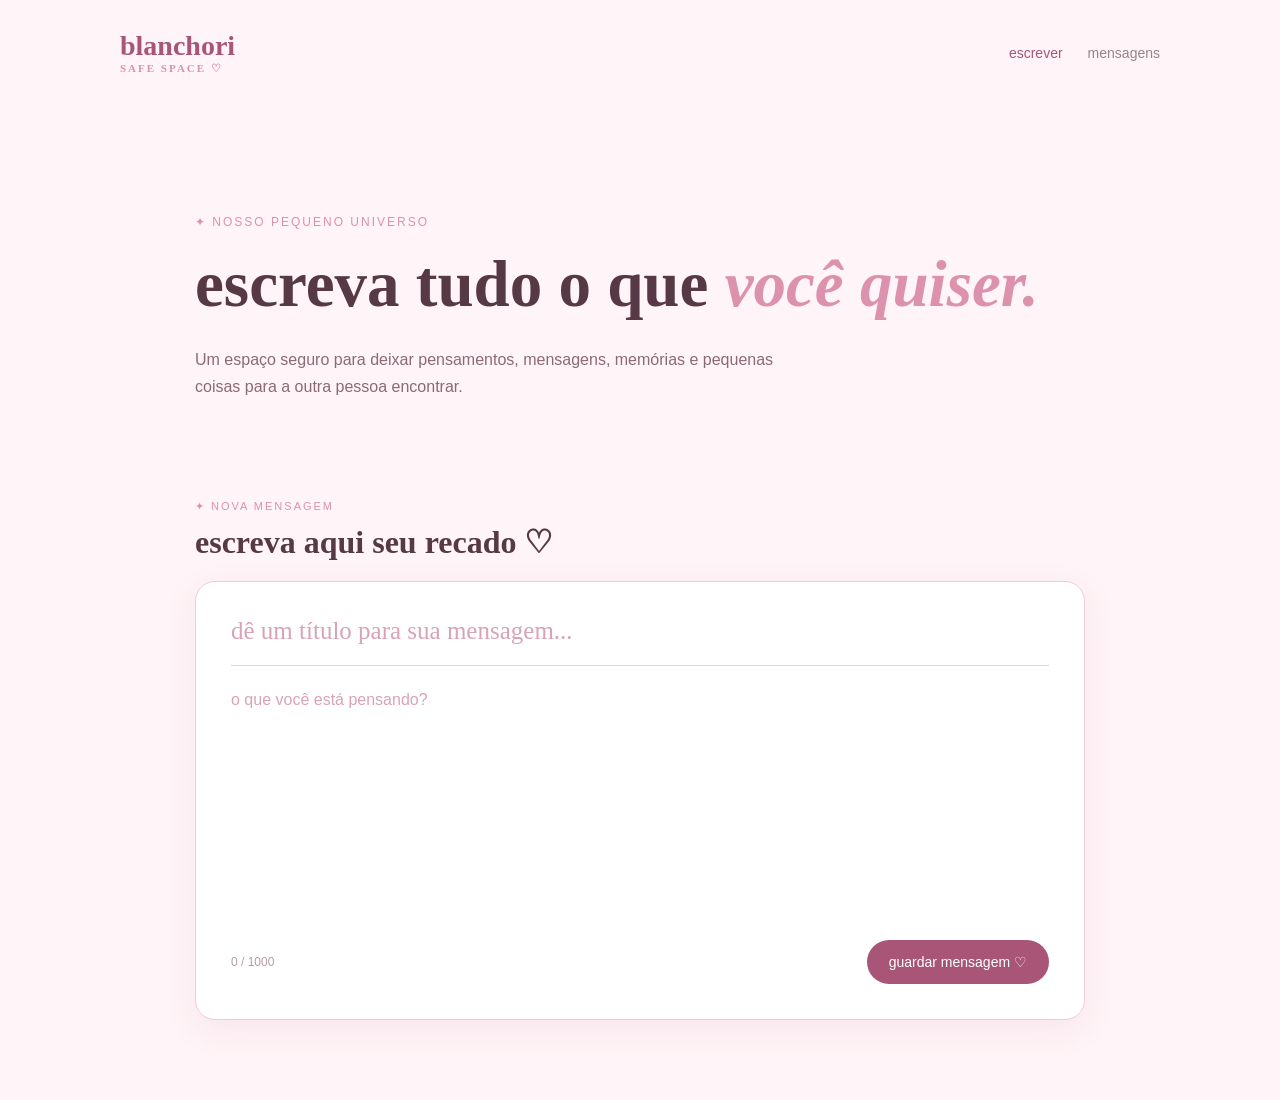
==== index.html @ 7e026506 "Add files via upload" ====
<!DOCTYPE html>
<html lang="pt-BR">

<head>

    <meta charset="UTF-8">

    <meta name="viewport" content="width=device-width, initial-scale=1.0">

    <title>Blanchori Safe Space</title>

    <link rel="stylesheet" href="style.css">

</head>


<body>

    <header>

        <div class="logo">
            blanchori
            <span>safe space ♡</span>
        </div>


        <nav>

            <a href="blanchori.html" class="active">
                escrever
            </a>

            <a href="mensagens.html">
                mensagens
            </a>

        </nav>

    </header>


    <main>


        <section class="hero">

            <p class="small-title">
                ✦ NOSSO PEQUENO UNIVERSO
            </p>


            <h1>

                escreva tudo o que
                <span>você quiser.</span>

            </h1>


            <p class="description">

                Um espaço seguro para deixar pensamentos,
                mensagens, memórias e pequenas coisas
                para a outra pessoa encontrar.

            </p>

        </section>



        <section class="note-section">


            <div class="note-title">

                <p>✦ NOVA MENSAGEM</p>

                <h2>
                    escreva aqui seu recado ♡
                </h2>

            </div>



            <div class="note">


                <input
                    type="text"
                    id="title"
                    placeholder="dê um título para sua mensagem..."
                >


                <hr>


                <textarea
                    id="message"
                    placeholder="o que você está pensando?"
                    maxlength="1000"
                ></textarea>



                <div class="note-footer">

                    <span id="counter">
                        0 / 1000
                    </span>


                    <button onclick="saveMessage()">

                        guardar mensagem ♡

                    </button>

                </div>


            </div>


        </section>


    </main>



    <div id="toast">

        mensagem guardada ♡

    </div>


    <script src="script.js"></script>

</body>

</html>
---- style.css ----
* {
    margin: 0;
    padding: 0;
    box-sizing: border-box;
}


body {

    background: #fff4f7;

    color: #563944;

    font-family: Arial, sans-serif;

    min-height: 100vh;

}


/* CABEÇALHO */

header {

    max-width: 1100px;

    margin: auto;

    padding: 30px;

    display: flex;

    justify-content: space-between;

    align-items: center;

}


.logo {

    font-size: 28px;

    font-family: Georgia, serif;

    font-weight: bold;

    color: #a85578;

}


.logo span {

    display: block;

    font-size: 11px;

    text-transform: uppercase;

    letter-spacing: 2px;

    color: #dc91ac;

}


/* MENU */

nav {

    display: flex;

    gap: 25px;

}


nav a {

    text-decoration: none;

    color: #563944;

    font-size: 14px;

    opacity: 0.6;

}


nav a:hover,
nav a.active {

    opacity: 1;

    color: #a85578;

}


/* CONTEÚDO */

main {

    max-width: 950px;

    margin: auto;

    padding: 40px 30px 80px;

}


/* PARTE INICIAL */

.hero {

    padding: 70px 0;

}


.small-title {

    color: #dc91ac;

    font-size: 12px;

    letter-spacing: 2px;

    margin-bottom: 20px;

}


h1 {

    font-family: Georgia, serif;

    font-size: 65px;

    line-height: 1.1;

}


h1 span {

    color: #dc91ac;

    font-style: italic;

}


.description {

    margin-top: 25px;

    max-width: 600px;

    line-height: 1.7;

    color: #8b6a75;

}


/* BLOCO DE NOTAS */

.note-section {

    margin-top: 30px;

}


.note-title {

    margin-bottom: 20px;

}


.note-title p {

    color: #dc91ac;

    font-size: 11px;

    letter-spacing: 2px;

    margin-bottom: 10px;

}


.note-title h2 {

    font-family: Georgia, serif;

    font-size: 32px;

}


.note {

    background: white;

    border: 1px solid #f0cbd8;

    border-radius: 20px;

    padding: 35px;

    box-shadow: 0 10px 35px rgba(150, 70, 100, 0.08);

}


.note input {

    width: 100%;

    border: none;

    outline: none;

    font-family: Georgia, serif;

    font-size: 25px;

    color: #563944;

}


.note input::placeholder {

    color: #d8a4b5;

}


.note hr {

    border: none;

    border-top: 1px solid #f0cbd8;

    margin: 20px 0;

}


textarea {

    width: 100%;

    height: 250px;

    border: none;

    outline: none;

    resize: none;

    font-family: Arial, sans-serif;

    font-size: 16px;

    line-height: 1.8;

    color: #563944;

}


textarea::placeholder {

    color: #d8a4b5;

}


.note-footer {

    display: flex;

    justify-content: space-between;

    align-items: center;

}


#counter {

    font-size: 12px;

    color: #b79aa4;

}


button {

    background: #a85578;

    color: white;

    border: none;

    padding: 14px 22px;

    border-radius: 30px;

    cursor: pointer;

    font-size: 14px;

}


button:hover {

    background: #dc91ac;

}


/* MENSAGENS */

.messages-header {

    text-align: center;

    padding: 60px 0;

}


.messages-header > p:first-child {

    color: #dc91ac;

    font-size: 11px;

    letter-spacing: 2px;

}


.messages-container {

    display: grid;

    grid-template-columns:
        repeat(auto-fit, minmax(280px, 1fr));

    gap: 20px;

}


/* CARTÃO */

.message-card {

    background: white;

    border: 1px solid #f0cbd8;

    border-radius: 20px;

    padding: 25px;

    position: relative;

}


.message-card h2 {

    font-family: Georgia, serif;

    color: #a85578;

    margin-bottom: 15px;

}


.message-card p {

    line-height: 1.7;

    color: #72545f;

    white-space: pre-wrap;

}


.message-date {

    display: block;

    margin-top: 25px;

    font-size: 11px;

    color: #b79aa4;

}


.delete-button {

    position: absolute;

    top: 10px;

    right: 10px;

    background: transparent;

    color: #d889a5;

    font-size: 20px;

    padding: 5px 10px;

}


.delete-button:hover {

    background: transparent;

    color: #9c3e62;

}


/* SEM MENSAGENS */

.empty-state {

    display: none;

    text-align: center;

    padding: 60px;

}


.empty-state .heart {

    font-size: 100px;

    color: #f2c6d5;

}


.empty-state h2 {

    font-family: Georgia, serif;

}


.empty-state p {

    margin: 15px;

    color: #8b6a75;

}


.empty-state a {

    display: inline-block;

    margin-top: 10px;

    background: #a85578;

    color: white;

    padding: 14px 22px;

    border-radius: 30px;

    text-decoration: none;

}


/* NOTIFICAÇÃO */

#toast {

    position: fixed;

    right: 30px;

    bottom: 30px;

    background: #a85578;

    color: white;

    padding: 15px 20px;

    border-radius: 30px;

    opacity: 0;

    transition: 0.3s;

}


#toast.show {

    opacity: 1;

}


/* CELULAR */

@media (max-width: 600px) {

    header {

        padding: 20px;

    }


    main {

        padding: 20px;

    }


    h1 {

        font-size: 45px;

    }


    .note {

        padding: 25px;

    }


    .note-footer {

        flex-direction: column;

        align-items: stretch;

        gap: 15px;

    }


    button {

        width: 100%;

    }

}
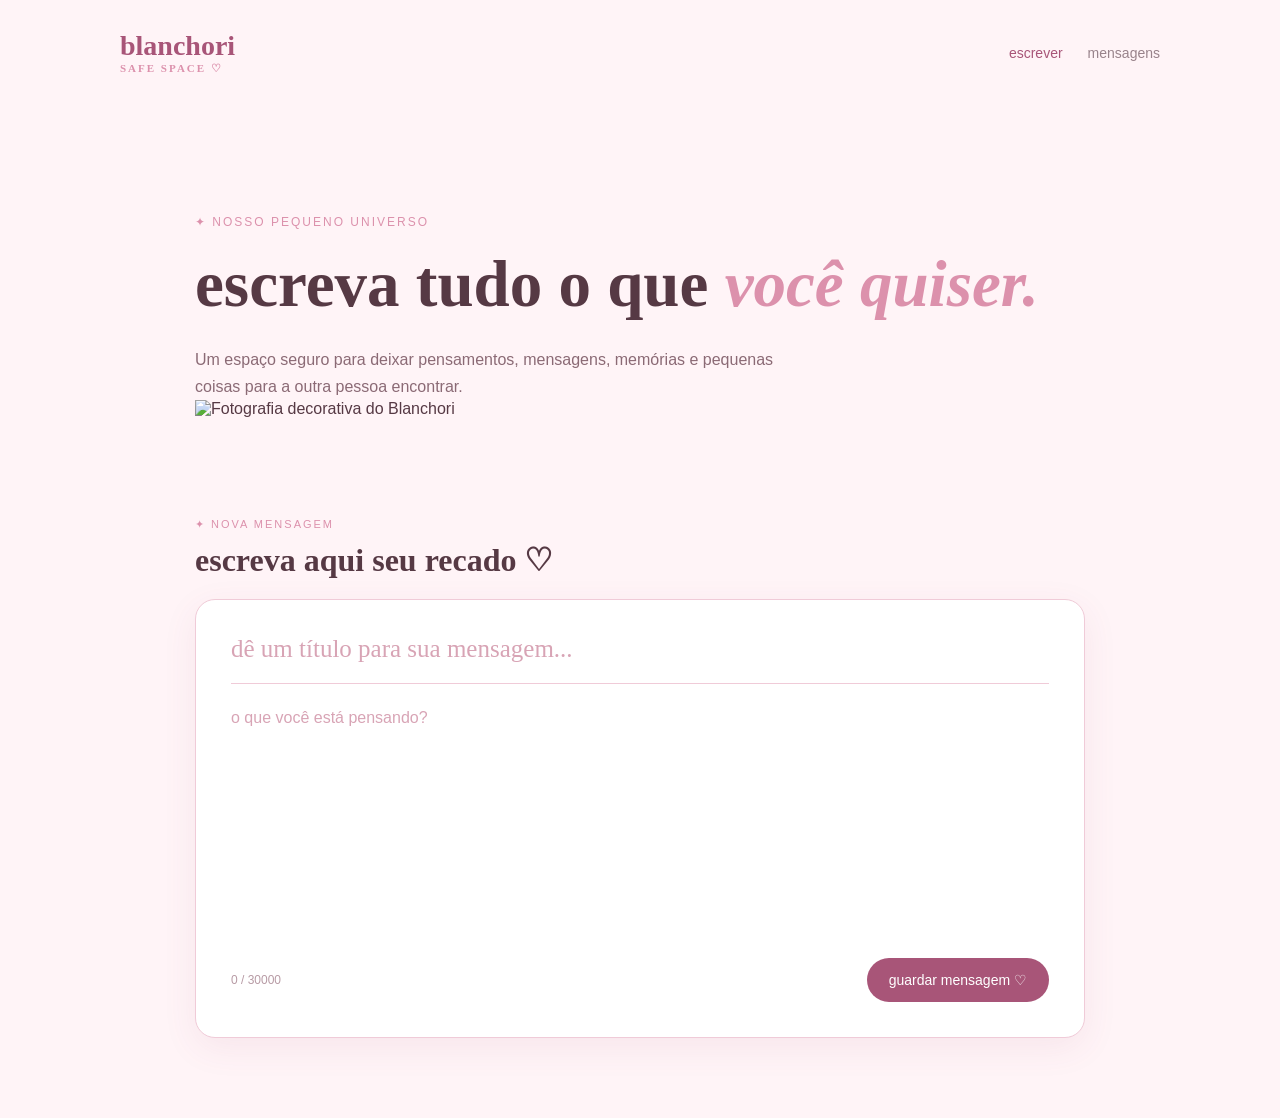
==== commit 790105c8: "Update index.html" ====
--- a/index.html
+++ b/index.html
@@ -5,30 +5,49 @@
 
     <meta charset="UTF-8">
 
-    <meta name="viewport" content="width=device-width, initial-scale=1.0">
+    <meta
+        name="viewport"
+        content="width=device-width, initial-scale=1.0"
+    >
 
     <title>Blanchori Safe Space</title>
 
-    <link rel="stylesheet" href="style.css">
+    <link
+        rel="stylesheet"
+        href="style.css"
+    >
 
 </head>
 
 
 <body>
 
+    <!-- ======================================
+         CABEÇALHO
+    ======================================= -->
+
     <header>
 
         <div class="logo">
+
             blanchori
-            <span>safe space ♡</span>
+
+            <span>
+                safe space ♡
+            </span>
+
         </div>
 
 
         <nav>
 
-            <a href="blanchori.html" class="active">
+            <a
+                href="index.html"
+                class="active"
+            >
                 escrever
             </a>
+
 
             <a href="mensagens.html">
                 mensagens
@@ -39,45 +58,75 @@
     </header>
 
 
+
     <main>
 
-
-        <section class="hero">
-
-            <p class="small-title">
-                ✦ NOSSO PEQUENO UNIVERSO
-            </p>
-
-
-            <h1>
-
-                escreva tudo o que
-                <span>você quiser.</span>
-
-            </h1>
-
-
-            <p class="description">
-
-                Um espaço seguro para deixar pensamentos,
-                mensagens, memórias e pequenas coisas
-                para a outra pessoa encontrar.
-
-            </p>
+        <!-- ==================================
+             APRESENTAÇÃO
+        =================================== -->
+
+        <section class="hero hero-with-photo">
+
+
+            <div class="hero-content">
+
+                <p class="small-title">
+
+                    ✦ NOSSO PEQUENO UNIVERSO
+
+                </p>
+
+
+                <h1>
+
+                    escreva tudo o que
+                    <span>você quiser.</span>
+
+                </h1>
+
+
+                <p class="description">
+
+                    Um espaço seguro para deixar pensamentos,
+                    mensagens, memórias e pequenas coisas
+                    para a outra pessoa encontrar.
+
+                </p>
+
+            </div>
+
+
+
+            <!-- FOTO -->
+
+            <img
+                src="foto.jpg"
+                alt="Fotografia decorativa do Blanchori"
+                class="foto-coracao"
+            >
 
         </section>
 
 
 
+        <!-- ==================================
+             NOVA MENSAGEM
+        =================================== -->
+
         <section class="note-section">
 
 
             <div class="note-title">
 
-                <p>✦ NOVA MENSAGEM</p>
+                <p>
+                    ✦ NOVA MENSAGEM
+                </p>
+
 
                 <h2>
+
                     escreva aqui seu recado ♡
+
                 </h2>
 
             </div>
@@ -86,6 +135,8 @@
 
             <div class="note">
 
+
+                <!-- TÍTULO -->
 
                 <input
                     type="text"
@@ -97,27 +148,38 @@
                 <hr>
 
 
+                <!-- MENSAGEM -->
+
                 <textarea
                     id="message"
                     placeholder="o que você está pensando?"
-                    maxlength="1000"
+                    maxlength="30000"
                 ></textarea>
 
 
 
+                <!-- RODAPÉ -->
+
                 <div class="note-footer">
 
+
                     <span id="counter">
-                        0 / 1000
+
+                        0 / 30000
+
                     </span>
 
 
-                    <button onclick="saveMessage()">
+                    <button
+                        type="button"
+                        onclick="saveMessage()"
+                    >
 
                         guardar mensagem ♡
 
                     </button>
 
+
                 </div>
 
 
@@ -131,6 +193,10 @@
 
 
 
+    <!-- ======================================
+         NOTIFICAÇÃO
+    ======================================= -->
+
     <div id="toast">
 
         mensagem guardada ♡
@@ -138,9 +204,23 @@
     </div>
 
 
+
+    <!-- ======================================
+         SUPABASE
+    ======================================= -->
+
+    <script
+        src="https://cdn.jsdelivr.net/npm/@supabase/supabase-js@2"
+    ></script>
+
+
+    <!-- ======================================
+         JAVASCRIPT DO BLANCHORI
+    ======================================= -->
+
     <script src="script.js"></script>
 
+
 </body>
 
 </html>
-
